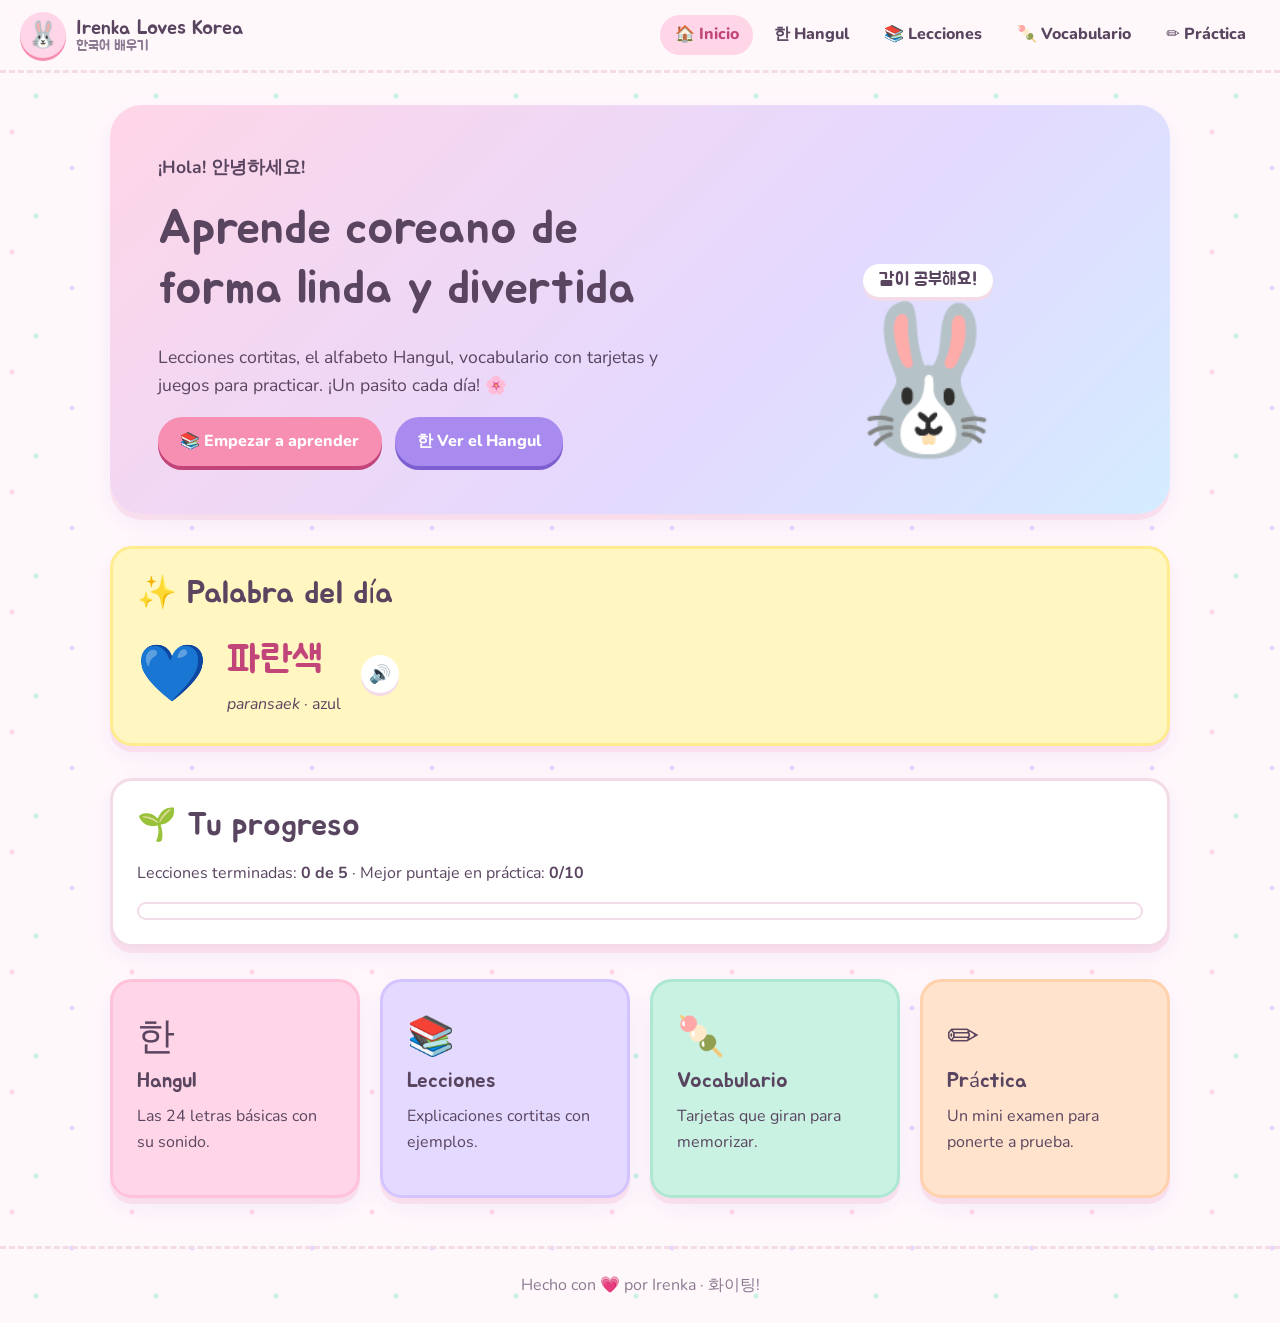
==== index.html @ afc860b0 "Primera versión de Irenka Loves Korea Plataforma kawaii en colores pastel para aprender coreano: Han" ====
<!doctype html>
<html lang="es">
<head>
  <meta charset="utf-8" />
  <meta name="viewport" content="width=device-width, initial-scale=1" />
  <title>Irenka Loves Korea · Aprende coreano</title>
  <meta name="description" content="Plataforma kawaii para aprender coreano: Hangul, vocabulario, lecciones y práctica." />
  <meta name="theme-color" content="#ffd6e7" />
  <link rel="icon" href="favicon.svg" type="image/svg+xml" />
  <link rel="preconnect" href="https://fonts.googleapis.com" />
  <link rel="preconnect" href="https://fonts.gstatic.com" crossorigin />
  <link href="https://fonts.googleapis.com/css2?family=Jua&family=Nunito:wght@400;600;800&display=swap" rel="stylesheet" />
  <link rel="stylesheet" href="css/estilos.css" />
</head>
<body>
  <header class="cabecera">
    <a href="#/" class="logo" aria-label="Ir al inicio">
      <span class="logo-icono" aria-hidden="true">🐰</span>
      <span class="logo-texto"><span id="nombre-sitio">Irenka Loves Korea</span><small>한국어 배우기</small></span>
    </a>
    <button class="menu-boton" aria-label="Abrir menú" aria-expanded="false" aria-controls="menu">☰</button>
    <nav id="menu" class="menu">
      <a href="#/" data-ruta="inicio">🏠 Inicio</a>
      <a href="#/hangul" data-ruta="hangul">한 Hangul</a>
      <a href="#/lecciones" data-ruta="lecciones">📚 Lecciones</a>
      <a href="#/vocabulario" data-ruta="vocabulario">🍡 Vocabulario</a>
      <a href="#/practica" data-ruta="practica">✏️ Práctica</a>
    </nav>
  </header>

  <main id="app" class="contenido" tabindex="-1">
    <div class="cargando">
      <span class="rebote">🐰</span>
      <p>Cargando… 잠깐만요!</p>
    </div>
  </main>

  <footer class="pie">
    <p>Hecho con 💗 por <span id="autora">Irenka</span> · <span lang="ko">화이팅!</span></p>
  </footer>

  <script src="js/app.js"></script>
</body>
</html>
---- css/estilos.css ----
/* ============================================
   Irenka Loves Korea — estilos pastel kawaii
   Cambia los colores aquí y se actualiza todo el sitio.
   ============================================ */
:root {
  --rosa: #ffd6e7;
  --rosa-fuerte: #f78fb3;
  --rosa-texto: #c2457a;
  --lavanda: #e4d9ff;
  --lavanda-fuerte: #a98bf0;
  --menta: #c9f2e3;
  --menta-fuerte: #5cc9a1;
  --durazno: #ffe3cc;
  --cielo: #d4ecff;
  --limon: #fff6c2;
  --fondo: #fff8fb;
  --tarjeta: #ffffff;
  --texto: #5a4560;
  --texto-suave: #8d7a92;
  --borde: #f3dbe8;
  --sombra: 0 6px 0 rgba(247, 143, 179, 0.18), 0 10px 24px rgba(169, 139, 240, 0.12);
  --radio: 22px;
  --fuente-titulo: "Jua", "Nunito", system-ui, sans-serif;
  --fuente: "Nunito", system-ui, sans-serif;
}

* { box-sizing: border-box; }

html { scroll-behavior: smooth; }

body {
  margin: 0;
  font-family: var(--fuente);
  color: var(--texto);
  background-color: var(--fondo);
  background-image:
    radial-gradient(circle at 10% 10%, var(--rosa) 0 2px, transparent 3px),
    radial-gradient(circle at 60% 40%, var(--lavanda) 0 2px, transparent 3px),
    radial-gradient(circle at 30% 80%, var(--menta) 0 2px, transparent 3px);
  background-size: 120px 120px;
  line-height: 1.6;
  min-height: 100vh;
  display: flex;
  flex-direction: column;
}

h1, h2, h3 { font-family: var(--fuente-titulo); font-weight: 400; line-height: 1.25; margin: 0 0 .5em; }
h1 { font-size: clamp(2rem, 5vw, 3rem); }
h2 { font-size: clamp(1.5rem, 3.5vw, 2rem); }
h3 { font-size: 1.3rem; }
p { margin: 0 0 1em; }
a { color: var(--rosa-texto); }

button { font-family: inherit; }

/* ---------- Cabecera ---------- */
.cabecera {
  position: sticky;
  top: 0;
  z-index: 10;
  display: flex;
  align-items: center;
  justify-content: space-between;
  gap: 1rem;
  padding: .75rem 1.25rem;
  background: rgba(255, 248, 251, .92);
  backdrop-filter: blur(8px);
  border-bottom: 3px dashed var(--borde);
}

.logo { display: flex; align-items: center; gap: .6rem; text-decoration: none; color: var(--texto); }
.logo-icono {
  display: grid; place-items: center;
  width: 46px; height: 46px; font-size: 1.6rem;
  background: var(--rosa); border-radius: 50%;
  box-shadow: 0 3px 0 var(--rosa-fuerte);
}
.logo-texto { display: flex; flex-direction: column; font-family: var(--fuente-titulo); font-size: 1.25rem; line-height: 1.1; }
.logo-texto small { font-size: .85rem; color: var(--texto-suave); }

.menu { display: flex; gap: .4rem; flex-wrap: wrap; }
.menu a {
  text-decoration: none;
  color: var(--texto);
  font-weight: 800;
  padding: .45rem .9rem;
  border-radius: 999px;
  transition: background .2s, transform .2s;
}
.menu a:hover { background: var(--lavanda); transform: translateY(-2px); }
.menu a.activo { background: var(--rosa); color: var(--rosa-texto); }

.menu-boton {
  display: none;
  border: none; background: var(--lavanda); color: var(--texto);
  font-size: 1.4rem; width: 44px; height: 44px; border-radius: 14px; cursor: pointer;
}

@media (max-width: 820px) {
  .menu-boton { display: block; }
  .menu {
    display: none;
    position: absolute; top: 100%; left: 0; right: 0;
    flex-direction: column;
    padding: 1rem;
    background: var(--fondo);
    border-bottom: 3px dashed var(--borde);
  }
  .menu.abierto { display: flex; }
}

/* ---------- Estructura ---------- */
.contenido { flex: 1; width: 100%; max-width: 1100px; margin: 0 auto; padding: 2rem 1.25rem 3rem; outline: none; }

.pie { text-align: center; padding: 1.5rem; color: var(--texto-suave); border-top: 3px dashed var(--borde); }
.pie p { margin: 0; }

.cargando { text-align: center; padding: 4rem 0; font-size: 1.2rem; }
.rebote { display: inline-block; font-size: 3rem; animation: rebote 1s infinite ease-in-out; }
@keyframes rebote { 50% { transform: translateY(-14px); } }

.titulo-seccion { text-align: center; margin-bottom: 2rem; }
.titulo-seccion p { color: var(--texto-suave); max-width: 620px; margin: 0 auto; }

/* ---------- Tarjetas ---------- */
.tarjeta {
  background: var(--tarjeta);
  border: 3px solid var(--borde);
  border-radius: var(--radio);
  padding: 1.5rem;
  box-shadow: var(--sombra);
}

.rejilla { display: grid; gap: 1.25rem; grid-template-columns: repeat(auto-fill, minmax(240px, 1fr)); }

.color-rosa { background: var(--rosa); border-color: #ffc2da; }
.color-lavanda { background: var(--lavanda); border-color: #d3c4ff; }
.color-menta { background: var(--menta); border-color: #aee8d2; }
.color-durazno { background: var(--durazno); border-color: #ffd2ad; }
.color-cielo { background: var(--cielo); border-color: #b5ddff; }
.color-limon { background: var(--limon); border-color: #ffec8f; }

/* ---------- Botones ---------- */
.boton {
  display: inline-flex; align-items: center; gap: .4rem;
  border: none; cursor: pointer;
  font-weight: 800; font-size: 1rem;
  padding: .75rem 1.4rem;
  border-radius: 999px;
  background: var(--rosa-fuerte); color: #fff;
  box-shadow: 0 4px 0 var(--rosa-texto);
  text-decoration: none;
  transition: transform .15s, box-shadow .15s;
}
.boton:hover { transform: translateY(-2px); }
.boton:active { transform: translateY(2px); box-shadow: 0 2px 0 var(--rosa-texto); }
.boton.secundario { background: var(--lavanda-fuerte); box-shadow: 0 4px 0 #7d5fd1; }
.boton.menta { background: var(--menta-fuerte); box-shadow: 0 4px 0 #3a9c78; }
.boton.suave { background: #fff; color: var(--texto); box-shadow: 0 4px 0 var(--borde); border: 2px solid var(--borde); }
.boton:disabled { opacity: .5; cursor: not-allowed; transform: none; }

.audio {
  border: none; cursor: pointer;
  width: 38px; height: 38px; border-radius: 50%;
  background: #fff; font-size: 1.1rem;
  box-shadow: 0 3px 0 var(--borde);
  flex-shrink: 0;
}
.audio:hover { background: var(--limon); }

/* ---------- Inicio ---------- */
.hero {
  display: grid; grid-template-columns: 1.4fr 1fr; gap: 2rem; align-items: center;
  background: linear-gradient(135deg, var(--rosa), var(--lavanda) 60%, var(--cielo));
  border-radius: 32px;
  padding: clamp(1.5rem, 4vw, 3rem);
  margin-bottom: 2rem;
  box-shadow: var(--sombra);
}
.hero h1 span { color: var(--rosa-texto); }
.hero p { font-size: 1.1rem; }
.hero-acciones { display: flex; flex-wrap: wrap; gap: .8rem; }
.hero-mascota { text-align: center; font-size: clamp(5rem, 14vw, 9rem); line-height: 1; }
.hero-mascota .burbuja {
  display: inline-block; font-size: 1.1rem; font-family: var(--fuente-titulo);
  background: #fff; padding: .5rem 1rem; border-radius: 18px; margin-bottom: .5rem;
  box-shadow: 0 4px 0 var(--borde);
}
.flota { display: inline-block; animation: flota 3s infinite ease-in-out; }
@keyframes flota { 50% { transform: translateY(-10px) rotate(-3deg); } }

@media (max-width: 720px) { .hero { grid-template-columns: 1fr; text-align: center; } .hero-acciones { justify-content: center; } }

.palabra-dia { display: flex; align-items: center; gap: 1.25rem; flex-wrap: wrap; }
.palabra-dia .emoji-grande { font-size: 3.5rem; }
.palabra-dia .coreano { font-family: var(--fuente-titulo); font-size: 2.4rem; color: var(--rosa-texto); }

.atajos { margin-top: 2rem; }
.atajo { text-decoration: none; color: var(--texto); transition: transform .2s; display: block; }
.atajo:hover { transform: translateY(-4px) rotate(-1deg); }
.atajo .icono { font-size: 2.4rem; }

.progreso { margin-top: 2rem; }
.barra { height: 18px; background: #fff; border-radius: 999px; overflow: hidden; border: 2px solid var(--borde); }
.barra > span { display: block; height: 100%; background: repeating-linear-gradient(45deg, var(--rosa-fuerte) 0 12px, #f9a6c6 12px 24px); border-radius: 999px; transition: width .6s; }

/* ---------- Hangul ---------- */
.pestanas { display: flex; justify-content: center; gap: .5rem; flex-wrap: wrap; margin-bottom: 1.5rem; }
.pestana {
  border: 2px solid var(--borde); background: #fff; color: var(--texto);
  font-weight: 800; padding: .55rem 1.1rem; border-radius: 999px; cursor: pointer;
}
.pestana.activa { background: var(--lavanda); border-color: var(--lavanda-fuerte); }

.letras { display: grid; gap: 1rem; grid-template-columns: repeat(auto-fill, minmax(150px, 1fr)); }
.letra {
  text-align: center; cursor: pointer; border: 3px solid var(--borde);
  background: #fff; border-radius: var(--radio); padding: 1rem .75rem;
  box-shadow: var(--sombra); transition: transform .2s; font: inherit; color: inherit;
}
.letra:hover { transform: translateY(-4px); }
.letra .grande { font-family: var(--fuente-titulo); font-size: 3.2rem; color: var(--rosa-texto); line-height: 1.1; display: block; }
.letra .rom { font-weight: 800; display: block; }
.letra .nombre { font-size: .85rem; color: var(--texto-suave); display: block; }
.letra .ej { margin-top: .5rem; font-size: .9rem; background: var(--fondo); border-radius: 12px; padding: .3rem; display: block; }

.nota { border-left: 6px solid var(--lavanda-fuerte); }

/* ---------- Lecciones ---------- */
.leccion-tarjeta { text-decoration: none; color: var(--texto); display: flex; flex-direction: column; gap: .4rem; transition: transform .2s; position: relative; }
.leccion-tarjeta:hover { transform: translateY(-4px); }
.leccion-tarjeta .icono { font-size: 2.5rem; }
.etiqueta { display: inline-block; font-size: .8rem; font-weight: 800; padding: .15rem .7rem; border-radius: 999px; background: #fff; width: fit-content; }
.hecha { position: absolute; top: 1rem; right: 1rem; font-size: 1.5rem; }

.leccion { max-width: 780px; margin: 0 auto; }
.leccion .encabezado { text-align: center; margin-bottom: 1.5rem; }
.leccion .encabezado .icono { font-size: 4rem; }
.leccion .cuerpo p { font-size: 1.08rem; }
.ejemplos { list-style: none; padding: 0; margin: 1.5rem 0; display: grid; gap: .75rem; }
.ejemplo { display: flex; align-items: center; gap: 1rem; background: var(--fondo); border: 2px solid var(--borde); border-radius: 16px; padding: .75rem 1rem; }
.ejemplo .ko { font-family: var(--fuente-titulo); font-size: 1.4rem; color: var(--rosa-texto); }
.ejemplo .rom { color: var(--texto-suave); font-style: italic; }
.tip { background: var(--limon); border: 3px dashed #ffe066; border-radius: var(--radio); padding: 1rem 1.25rem; margin: 1.5rem 0; }
.navegacion-leccion { display: flex; justify-content: space-between; gap: 1rem; flex-wrap: wrap; margin-top: 2rem; }

/* ---------- Vocabulario (tarjetas que giran) ---------- */
.flash { perspective: 900px; height: 190px; cursor: pointer; background: none; border: none; padding: 0; font: inherit; color: inherit; width: 100%; }
.flash-interior { position: relative; width: 100%; height: 100%; transition: transform .5s; transform-style: preserve-3d; }
.flash.girada .flash-interior { transform: rotateY(180deg); }
.flash-cara {
  position: absolute; inset: 0; backface-visibility: hidden;
  display: flex; flex-direction: column; align-items: center; justify-content: center; gap: .2rem;
  border-radius: var(--radio); border: 3px solid var(--borde); box-shadow: var(--sombra); padding: 1rem;
}
.flash-frente { background: #fff; }
.flash-frente .emoji { font-size: 2.4rem; }
.flash-frente .ko { font-family: var(--fuente-titulo); font-size: 1.9rem; color: var(--rosa-texto); text-align: center; }
.flash-atras { background: var(--menta); transform: rotateY(180deg); }
.flash-atras .es { font-family: var(--fuente-titulo); font-size: 1.5rem; text-align: center; }
.flash-atras .rom { font-style: italic; color: var(--texto-suave); }
.ayuda { text-align: center; color: var(--texto-suave); font-size: .95rem; }

/* ---------- Práctica ---------- */
.quiz { max-width: 640px; margin: 0 auto; text-align: center; }
.quiz .pregunta-ko { font-family: var(--fuente-titulo); font-size: clamp(2.2rem, 7vw, 3.4rem); color: var(--rosa-texto); margin: .5rem 0; }
.quiz .pregunta-es { font-family: var(--fuente-titulo); font-size: 2rem; margin: .5rem 0; }
.opciones { display: grid; grid-template-columns: 1fr 1fr; gap: .8rem; margin: 1.5rem 0; }
@media (max-width: 520px) { .opciones { grid-template-columns: 1fr; } }
.opcion {
  border: 3px solid var(--borde); background: #fff; color: var(--texto);
  border-radius: 18px; padding: 1rem; font-size: 1.1rem; font-weight: 800; cursor: pointer;
  box-shadow: 0 4px 0 var(--borde); transition: transform .15s;
}
.opcion:hover:not(:disabled) { transform: translateY(-2px); background: var(--lavanda); }
.opcion.ko-texto { font-family: var(--fuente-titulo); font-weight: 400; font-size: 1.5rem; }
.opcion.correcta { background: var(--menta); border-color: var(--menta-fuerte); }
.opcion.incorrecta { background: #ffd0d0; border-color: #ff8a8a; animation: tiembla .3s; }
@keyframes tiembla { 25% { transform: translateX(-6px); } 75% { transform: translateX(6px); } }
.marcador { display: flex; justify-content: space-between; font-weight: 800; color: var(--texto-suave); }
.mensaje { font-family: var(--fuente-titulo); font-size: 1.3rem; min-height: 2rem; }
.opciones-quiz { display: grid; gap: 1rem; text-align: left; margin-bottom: 1.5rem; }
.opciones-quiz label { font-weight: 800; display: block; margin-bottom: .3rem; }
.opciones-quiz select {
  width: 100%; padding: .7rem 1rem; border-radius: 14px; border: 2px solid var(--borde);
  font: inherit; color: var(--texto); background: #fff;
}
.resultado .estrellas { font-size: 3rem; }

/* Corazones de celebración */
.corazon { position: fixed; bottom: -40px; font-size: 1.8rem; pointer-events: none; animation: sube 2.4s ease-in forwards; z-index: 50; }
@keyframes sube { to { transform: translateY(-110vh) rotate(30deg); opacity: 0; } }

.vacio { text-align: center; color: var(--texto-suave); padding: 2rem; }

:focus-visible { outline: 3px solid var(--lavanda-fuerte); outline-offset: 3px; }

@media (prefers-reduced-motion: reduce) {
  *, *::before, *::after { animation: none !important; transition: none !important; }
}
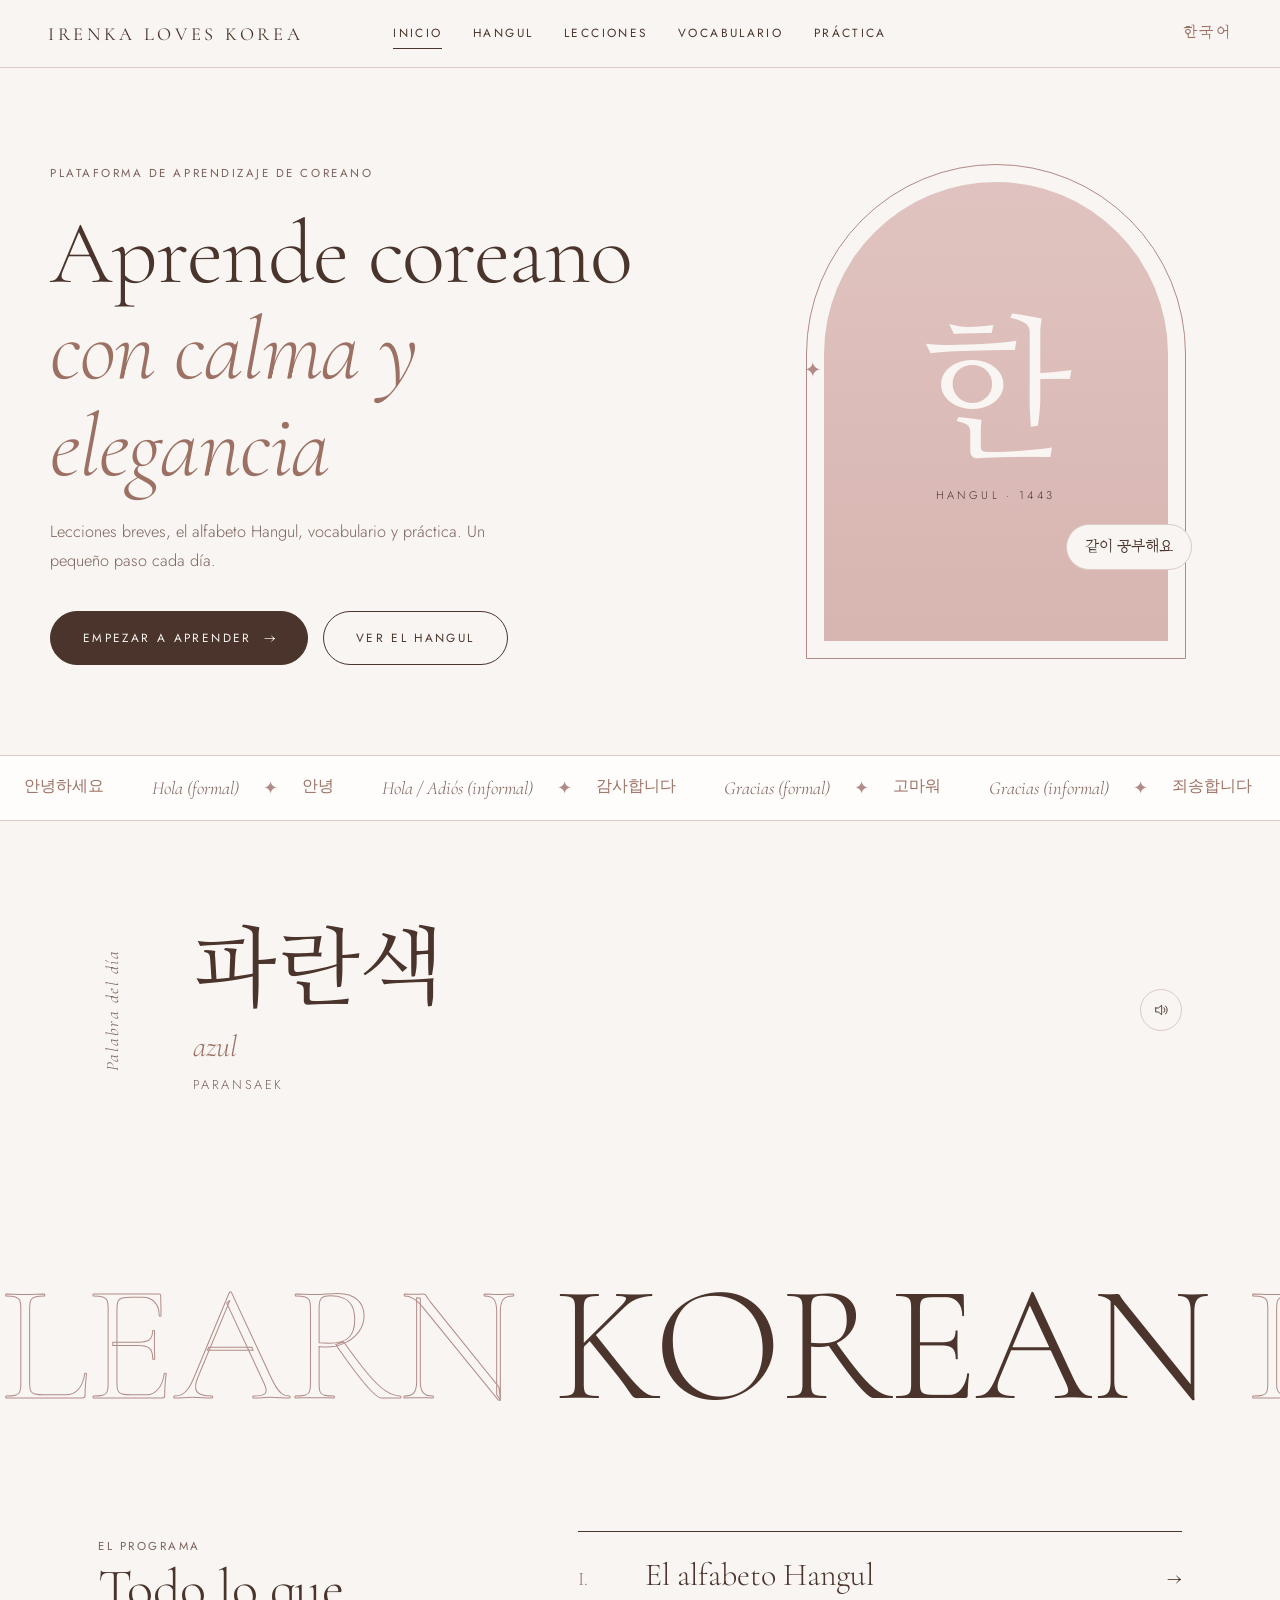
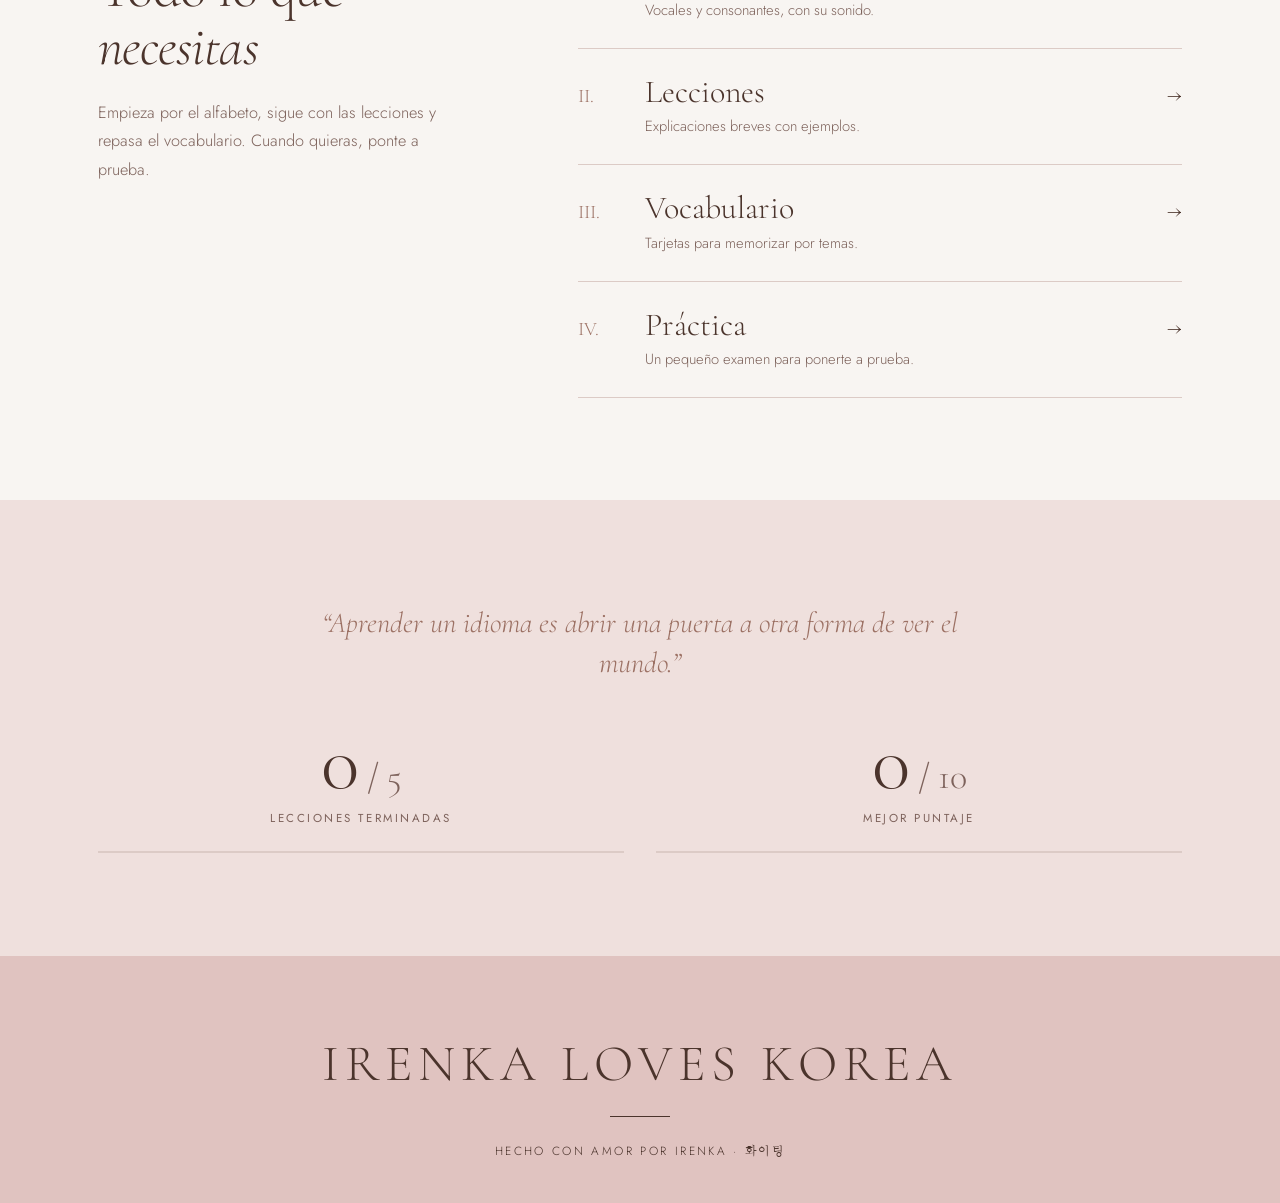
==== commit 4ad38f4d: "Rediseño con estilo editorial elegante Nueva paleta rosa empolvado (#B18B87, #F8F5F2, #E0C3C0) con t" ====
--- a/index.html
+++ b/index.html
@@ -4,39 +4,38 @@
   <meta charset="utf-8" />
   <meta name="viewport" content="width=device-width, initial-scale=1" />
   <title>Irenka Loves Korea · Aprende coreano</title>
-  <meta name="description" content="Plataforma kawaii para aprender coreano: Hangul, vocabulario, lecciones y práctica." />
-  <meta name="theme-color" content="#ffd6e7" />
+  <meta name="description" content="Plataforma de aprendizaje de coreano: Hangul, lecciones, vocabulario y práctica." />
+  <meta name="theme-color" content="#F8F5F2" />
   <link rel="icon" href="favicon.svg" type="image/svg+xml" />
   <link rel="preconnect" href="https://fonts.googleapis.com" />
   <link rel="preconnect" href="https://fonts.gstatic.com" crossorigin />
-  <link href="https://fonts.googleapis.com/css2?family=Jua&family=Nunito:wght@400;600;800&display=swap" rel="stylesheet" />
+  <link href="https://fonts.googleapis.com/css2?family=Cormorant+Garamond:ital,wght@0,300;0,400;0,500;1,300;1,400&family=Jost:wght@300;400;500&family=Nanum+Myeongjo:wght@400;700&display=swap" rel="stylesheet" />
   <link rel="stylesheet" href="css/estilos.css" />
 </head>
 <body>
   <header class="cabecera">
     <a href="#/" class="logo" aria-label="Ir al inicio">
-      <span class="logo-icono" aria-hidden="true">🐰</span>
-      <span class="logo-texto"><span id="nombre-sitio">Irenka Loves Korea</span><small>한국어 배우기</small></span>
+      <span id="nombre-sitio">Irenka Loves Korea</span>
     </a>
-    <button class="menu-boton" aria-label="Abrir menú" aria-expanded="false" aria-controls="menu">☰</button>
+    <button class="menu-boton" aria-label="Abrir menú" aria-expanded="false" aria-controls="menu"><span></span><span></span></button>
     <nav id="menu" class="menu">
-      <a href="#/" data-ruta="inicio">🏠 Inicio</a>
-      <a href="#/hangul" data-ruta="hangul">한 Hangul</a>
-      <a href="#/lecciones" data-ruta="lecciones">📚 Lecciones</a>
-      <a href="#/vocabulario" data-ruta="vocabulario">🍡 Vocabulario</a>
-      <a href="#/practica" data-ruta="practica">✏️ Práctica</a>
+      <a href="#/" data-ruta="inicio">Inicio</a>
+      <a href="#/hangul" data-ruta="hangul">Hangul</a>
+      <a href="#/lecciones" data-ruta="lecciones">Lecciones</a>
+      <a href="#/vocabulario" data-ruta="vocabulario">Vocabulario</a>
+      <a href="#/practica" data-ruta="practica">Práctica</a>
     </nav>
+    <span class="cabecera-ko" lang="ko">한국어</span>
   </header>
 
   <main id="app" class="contenido" tabindex="-1">
-    <div class="cargando">
-      <span class="rebote">🐰</span>
-      <p>Cargando… 잠깐만요!</p>
-    </div>
+    <div class="cargando"><p>Cargando…</p></div>
   </main>
 
   <footer class="pie">
-    <p>Hecho con 💗 por <span id="autora">Irenka</span> · <span lang="ko">화이팅!</span></p>
+    <p class="pie-marca">Irenka Loves Korea</p>
+    <div class="pie-linea"></div>
+    <p class="pie-texto">Hecho con amor por <span id="autora">Irenka</span> · <span lang="ko">화이팅</span></p>
   </footer>
 
   <script src="js/app.js"></script>
--- a/css/estilos.css
+++ b/css/estilos.css
@@ -1,299 +1,364 @@
 /* ============================================
-   Irenka Loves Korea — estilos pastel kawaii
+   Irenka Loves Korea — estilo editorial
+   Paleta principal: #B18B87 · #F8F5F2 · #E0C3C0
    Cambia los colores aquí y se actualiza todo el sitio.
    ============================================ */
 :root {
-  --rosa: #ffd6e7;
-  --rosa-fuerte: #f78fb3;
-  --rosa-texto: #c2457a;
-  --lavanda: #e4d9ff;
-  --lavanda-fuerte: #a98bf0;
-  --menta: #c9f2e3;
-  --menta-fuerte: #5cc9a1;
-  --durazno: #ffe3cc;
-  --cielo: #d4ecff;
-  --limon: #fff6c2;
-  --fondo: #fff8fb;
-  --tarjeta: #ffffff;
-  --texto: #5a4560;
-  --texto-suave: #8d7a92;
-  --borde: #f3dbe8;
-  --sombra: 0 6px 0 rgba(247, 143, 179, 0.18), 0 10px 24px rgba(169, 139, 240, 0.12);
-  --radio: 22px;
-  --fuente-titulo: "Jua", "Nunito", system-ui, sans-serif;
-  --fuente: "Nunito", system-ui, sans-serif;
+  /* Paleta principal */
+  --malva: #B18B87;
+  --marfil: #F8F5F2;
+  --rosa-polvo: #E0C3C0;
+
+  /* Apoyo */
+  --rosa-claro: #EFE0DD;
+  --lino: #EFE9E3;
+  --tinta: #4B342C;          /* Deep Umber: texto principal */
+  --tinta-suave: #7D625B;
+  --rosa-oscuro: #9C7164;    /* Rose Taupe: títulos y acentos legibles */
+  --linea: #DCCBC6;
+  --blanco: #FFFDFB;
+  --correcto: #A8B58A;       /* Sage Leaf */
+  --correcto-fondo: #E6EADB;
+  --error: #B46A72;          /* Rosewood */
+  --error-fondo: #F2DEDF;
+
+  /* Tonos para lecciones y temas (campo "color" del contenido) */
+  --tono-rosa: #E0C3C0;
+  --tono-lavanda: #E6D3D3;
+  --tono-menta: #E8E1D1;
+  --tono-durazno: #EBD6CB;
+  --tono-cielo: #E2D6D4;
+  --tono-limon: #EFE8DA;
+
+  --serif: "Cormorant Garamond", "Times New Roman", serif;
+  --sans: "Jost", "Helvetica Neue", Arial, sans-serif;
+  --coreano: "Nanum Myeongjo", "Cormorant Garamond", serif;
+  --ancho: 1180px;
 }
 
 * { box-sizing: border-box; }
-
 html { scroll-behavior: smooth; }
 
 body {
   margin: 0;
-  font-family: var(--fuente);
-  color: var(--texto);
-  background-color: var(--fondo);
-  background-image:
-    radial-gradient(circle at 10% 10%, var(--rosa) 0 2px, transparent 3px),
-    radial-gradient(circle at 60% 40%, var(--lavanda) 0 2px, transparent 3px),
-    radial-gradient(circle at 30% 80%, var(--menta) 0 2px, transparent 3px);
-  background-size: 120px 120px;
-  line-height: 1.6;
+  font-family: var(--sans);
+  font-weight: 300;
+  font-size: 1.02rem;
+  color: var(--tinta);
+  background: var(--marfil);
+  line-height: 1.75;
   min-height: 100vh;
   display: flex;
   flex-direction: column;
-}
-
-h1, h2, h3 { font-family: var(--fuente-titulo); font-weight: 400; line-height: 1.25; margin: 0 0 .5em; }
-h1 { font-size: clamp(2rem, 5vw, 3rem); }
-h2 { font-size: clamp(1.5rem, 3.5vw, 2rem); }
-h3 { font-size: 1.3rem; }
-p { margin: 0 0 1em; }
-a { color: var(--rosa-texto); }
-
-button { font-family: inherit; }
+  overflow-x: clip;
+}
+
+h1, h2, h3 { font-family: var(--serif); font-weight: 300; line-height: 1.08; margin: 0 0 .4em; letter-spacing: -.01em; }
+h1 { font-size: clamp(2.8rem, 7vw, 5.6rem); }
+h2 { font-size: clamp(2rem, 4.5vw, 3.4rem); }
+h3 { font-size: clamp(1.5rem, 2.5vw, 1.9rem); }
+em, .cursiva { font-family: var(--serif); font-style: italic; }
+p { margin: 0 0 1.1em; }
+a { color: inherit; }
+button { font-family: inherit; color: inherit; }
+[lang="ko"] { font-family: var(--coreano); }
+
+/* Etiqueta pequeña en mayúsculas */
+.etiqueta {
+  display: inline-block;
+  font-family: var(--sans);
+  font-size: .72rem;
+  font-weight: 400;
+  letter-spacing: .22em;
+  text-transform: uppercase;
+  color: var(--tinta-suave);
+}
+.estrella { color: var(--malva); }
 
 /* ---------- Cabecera ---------- */
 .cabecera {
-  position: sticky;
-  top: 0;
-  z-index: 10;
-  display: flex;
-  align-items: center;
-  justify-content: space-between;
-  gap: 1rem;
-  padding: .75rem 1.25rem;
-  background: rgba(255, 248, 251, .92);
+  position: sticky; top: 0; z-index: 20;
+  display: grid; grid-template-columns: 1fr auto 1fr; align-items: center; gap: 1.5rem;
+  padding: 1.1rem clamp(1rem, 4vw, 3rem);
+  background: rgba(248, 245, 242, .94);
   backdrop-filter: blur(8px);
-  border-bottom: 3px dashed var(--borde);
-}
-
-.logo { display: flex; align-items: center; gap: .6rem; text-decoration: none; color: var(--texto); }
-.logo-icono {
-  display: grid; place-items: center;
-  width: 46px; height: 46px; font-size: 1.6rem;
-  background: var(--rosa); border-radius: 50%;
-  box-shadow: 0 3px 0 var(--rosa-fuerte);
-}
-.logo-texto { display: flex; flex-direction: column; font-family: var(--fuente-titulo); font-size: 1.25rem; line-height: 1.1; }
-.logo-texto small { font-size: .85rem; color: var(--texto-suave); }
-
-.menu { display: flex; gap: .4rem; flex-wrap: wrap; }
+  border-bottom: 1px solid var(--linea);
+}
+.logo {
+  font-family: var(--serif); font-size: 1.15rem; font-weight: 400;
+  letter-spacing: .2em; text-transform: uppercase; text-decoration: none; white-space: nowrap;
+}
+.menu { display: flex; gap: clamp(1rem, 2.4vw, 2.2rem); }
 .menu a {
-  text-decoration: none;
-  color: var(--texto);
-  font-weight: 800;
-  padding: .45rem .9rem;
-  border-radius: 999px;
-  transition: background .2s, transform .2s;
-}
-.menu a:hover { background: var(--lavanda); transform: translateY(-2px); }
-.menu a.activo { background: var(--rosa); color: var(--rosa-texto); }
-
-.menu-boton {
-  display: none;
-  border: none; background: var(--lavanda); color: var(--texto);
-  font-size: 1.4rem; width: 44px; height: 44px; border-radius: 14px; cursor: pointer;
-}
-
-@media (max-width: 820px) {
+  font-size: .74rem; font-weight: 400; letter-spacing: .2em; text-transform: uppercase;
+  text-decoration: none; padding: .3rem 0; border-bottom: 1px solid transparent; transition: border-color .3s, color .3s;
+}
+.menu a:hover { color: var(--rosa-oscuro); }
+.menu a.activo { border-bottom-color: var(--tinta); }
+.cabecera-ko { justify-self: end; font-size: .95rem; color: var(--rosa-oscuro); letter-spacing: .15em; }
+
+.menu-boton { display: none; justify-self: end; background: none; border: none; width: 40px; height: 40px; cursor: pointer; position: relative; }
+.menu-boton span { position: absolute; left: 8px; right: 8px; height: 1px; background: var(--tinta); transition: transform .3s; }
+.menu-boton span:first-child { top: 16px; }
+.menu-boton span:last-child { top: 23px; }
+.menu-boton[aria-expanded="true"] span:first-child { transform: translateY(3.5px) rotate(45deg); }
+.menu-boton[aria-expanded="true"] span:last-child { transform: translateY(-3.5px) rotate(-45deg); }
+
+@media (max-width: 860px) {
+  .cabecera { grid-template-columns: 1fr auto; }
+  .cabecera-ko { display: none; }
   .menu-boton { display: block; }
   .menu {
-    display: none;
-    position: absolute; top: 100%; left: 0; right: 0;
-    flex-direction: column;
-    padding: 1rem;
-    background: var(--fondo);
-    border-bottom: 3px dashed var(--borde);
+    display: none; position: absolute; top: 100%; left: 0; right: 0;
+    flex-direction: column; gap: 0; padding: .5rem 1.25rem 1.5rem;
+    background: var(--marfil); border-bottom: 1px solid var(--linea);
   }
+  .menu a { padding: .9rem 0; border-bottom: 1px solid var(--linea); font-size: .8rem; }
+  .menu a.activo { color: var(--rosa-oscuro); border-bottom-color: var(--linea); }
   .menu.abierto { display: flex; }
 }
 
 /* ---------- Estructura ---------- */
-.contenido { flex: 1; width: 100%; max-width: 1100px; margin: 0 auto; padding: 2rem 1.25rem 3rem; outline: none; }
-
-.pie { text-align: center; padding: 1.5rem; color: var(--texto-suave); border-top: 3px dashed var(--borde); }
-.pie p { margin: 0; }
-
-.cargando { text-align: center; padding: 4rem 0; font-size: 1.2rem; }
-.rebote { display: inline-block; font-size: 3rem; animation: rebote 1s infinite ease-in-out; }
-@keyframes rebote { 50% { transform: translateY(-14px); } }
-
-.titulo-seccion { text-align: center; margin-bottom: 2rem; }
-.titulo-seccion p { color: var(--texto-suave); max-width: 620px; margin: 0 auto; }
-
-/* ---------- Tarjetas ---------- */
-.tarjeta {
-  background: var(--tarjeta);
-  border: 3px solid var(--borde);
-  border-radius: var(--radio);
-  padding: 1.5rem;
-  box-shadow: var(--sombra);
-}
-
-.rejilla { display: grid; gap: 1.25rem; grid-template-columns: repeat(auto-fill, minmax(240px, 1fr)); }
-
-.color-rosa { background: var(--rosa); border-color: #ffc2da; }
-.color-lavanda { background: var(--lavanda); border-color: #d3c4ff; }
-.color-menta { background: var(--menta); border-color: #aee8d2; }
-.color-durazno { background: var(--durazno); border-color: #ffd2ad; }
-.color-cielo { background: var(--cielo); border-color: #b5ddff; }
-.color-limon { background: var(--limon); border-color: #ffec8f; }
+.contenido { flex: 1; width: 100%; outline: none; }
+.envoltura { width: 100%; max-width: var(--ancho); margin: 0 auto; padding: 0 clamp(1rem, 4vw, 3rem); }
+.seccion { padding: clamp(3.5rem, 8vw, 6.5rem) 0; }
+.seccion.lino { background: var(--lino); }
+.seccion.rosa { background: var(--rosa-claro); }
+.cargando { text-align: center; padding: 8rem 1rem; font-family: var(--serif); font-style: italic; font-size: 1.4rem; color: var(--tinta-suave); }
+
+.encabezado-pagina { text-align: center; padding: clamp(3.5rem, 8vw, 6rem) 0 clamp(2rem, 5vw, 3.5rem); }
+.encabezado-pagina h1 { margin: .6rem 0 .5rem; }
+.encabezado-pagina p { max-width: 560px; margin: 0 auto; color: var(--tinta-suave); }
+.encabezado-pagina .ko-fondo { display: block; font-size: 1.1rem; color: var(--rosa-oscuro); letter-spacing: .3em; }
 
 /* ---------- Botones ---------- */
 .boton {
-  display: inline-flex; align-items: center; gap: .4rem;
-  border: none; cursor: pointer;
-  font-weight: 800; font-size: 1rem;
-  padding: .75rem 1.4rem;
-  border-radius: 999px;
-  background: var(--rosa-fuerte); color: #fff;
-  box-shadow: 0 4px 0 var(--rosa-texto);
-  text-decoration: none;
-  transition: transform .15s, box-shadow .15s;
-}
-.boton:hover { transform: translateY(-2px); }
-.boton:active { transform: translateY(2px); box-shadow: 0 2px 0 var(--rosa-texto); }
-.boton.secundario { background: var(--lavanda-fuerte); box-shadow: 0 4px 0 #7d5fd1; }
-.boton.menta { background: var(--menta-fuerte); box-shadow: 0 4px 0 #3a9c78; }
-.boton.suave { background: #fff; color: var(--texto); box-shadow: 0 4px 0 var(--borde); border: 2px solid var(--borde); }
-.boton:disabled { opacity: .5; cursor: not-allowed; transform: none; }
+  display: inline-flex; align-items: center; justify-content: center; gap: .8rem;
+  font-family: var(--sans); font-size: .74rem; font-weight: 400; letter-spacing: .2em; text-transform: uppercase;
+  padding: 1rem 2rem; border-radius: 999px; cursor: pointer; text-decoration: none;
+  background: var(--tinta); color: var(--marfil); border: 1px solid var(--tinta);
+  transition: background .3s, color .3s;
+}
+.boton:hover { background: var(--rosa-oscuro); border-color: var(--rosa-oscuro); }
+.boton.contorno { background: transparent; color: var(--tinta); }
+.boton.contorno:hover { background: var(--tinta); color: var(--marfil); }
+.boton:disabled { cursor: default; background: transparent; color: var(--tinta-suave); border-color: var(--linea); }
+.boton .flecha { font-family: var(--serif); font-size: 1.1rem; letter-spacing: 0; line-height: 1; }
 
 .audio {
-  border: none; cursor: pointer;
-  width: 38px; height: 38px; border-radius: 50%;
-  background: #fff; font-size: 1.1rem;
-  box-shadow: 0 3px 0 var(--borde);
-  flex-shrink: 0;
-}
-.audio:hover { background: var(--limon); }
-
-/* ---------- Inicio ---------- */
-.hero {
-  display: grid; grid-template-columns: 1.4fr 1fr; gap: 2rem; align-items: center;
-  background: linear-gradient(135deg, var(--rosa), var(--lavanda) 60%, var(--cielo));
-  border-radius: 32px;
-  padding: clamp(1.5rem, 4vw, 3rem);
-  margin-bottom: 2rem;
-  box-shadow: var(--sombra);
-}
-.hero h1 span { color: var(--rosa-texto); }
-.hero p { font-size: 1.1rem; }
-.hero-acciones { display: flex; flex-wrap: wrap; gap: .8rem; }
-.hero-mascota { text-align: center; font-size: clamp(5rem, 14vw, 9rem); line-height: 1; }
-.hero-mascota .burbuja {
-  display: inline-block; font-size: 1.1rem; font-family: var(--fuente-titulo);
-  background: #fff; padding: .5rem 1rem; border-radius: 18px; margin-bottom: .5rem;
-  box-shadow: 0 4px 0 var(--borde);
-}
-.flota { display: inline-block; animation: flota 3s infinite ease-in-out; }
-@keyframes flota { 50% { transform: translateY(-10px) rotate(-3deg); } }
-
-@media (max-width: 720px) { .hero { grid-template-columns: 1fr; text-align: center; } .hero-acciones { justify-content: center; } }
-
-.palabra-dia { display: flex; align-items: center; gap: 1.25rem; flex-wrap: wrap; }
-.palabra-dia .emoji-grande { font-size: 3.5rem; }
-.palabra-dia .coreano { font-family: var(--fuente-titulo); font-size: 2.4rem; color: var(--rosa-texto); }
-
-.atajos { margin-top: 2rem; }
-.atajo { text-decoration: none; color: var(--texto); transition: transform .2s; display: block; }
-.atajo:hover { transform: translateY(-4px) rotate(-1deg); }
-.atajo .icono { font-size: 2.4rem; }
-
-.progreso { margin-top: 2rem; }
-.barra { height: 18px; background: #fff; border-radius: 999px; overflow: hidden; border: 2px solid var(--borde); }
-.barra > span { display: block; height: 100%; background: repeating-linear-gradient(45deg, var(--rosa-fuerte) 0 12px, #f9a6c6 12px 24px); border-radius: 999px; transition: width .6s; }
+  display: inline-grid; place-items: center; flex-shrink: 0;
+  width: 42px; height: 42px; border-radius: 50%; cursor: pointer;
+  background: transparent; border: 1px solid var(--linea); color: var(--tinta);
+  transition: background .3s, border-color .3s;
+}
+.audio:hover { background: var(--rosa-polvo); border-color: var(--rosa-polvo); }
+.audio svg { width: 16px; height: 16px; }
+
+/* ---------- Inicio: portada ---------- */
+.portada { display: grid; grid-template-columns: 1.15fr .85fr; gap: clamp(2rem, 6vw, 5rem); align-items: center; padding: clamp(3rem, 7vw, 6rem) 0; }
+.portada h1 { margin: 1.2rem 0 1.4rem; }
+.portada h1 em { display: block; color: var(--rosa-oscuro); }
+.portada .descripcion { max-width: 440px; color: var(--tinta-suave); margin-bottom: 2.2rem; }
+.acciones { display: flex; flex-wrap: wrap; gap: .9rem; }
+
+/* El arco, inspirado en la puerta */
+.arco-marco { position: relative; padding: 18px; justify-self: center; width: min(100%, 380px); }
+.arco-marco::before {
+  content: ""; position: absolute; inset: 0;
+  border: 1px solid var(--malva); border-radius: 999px 999px 0 0;
+}
+.arco {
+  position: relative; aspect-ratio: 3 / 4; border-radius: 999px 999px 0 0; overflow: hidden;
+  background: linear-gradient(180deg, var(--rosa-polvo) 0%, #D7B5B1 100%);
+  display: flex; flex-direction: column; align-items: center; justify-content: center; gap: .5rem;
+}
+.arco .ko-grande { font-family: var(--coreano); font-size: clamp(6rem, 16vw, 10rem); line-height: 1; color: var(--marfil); }
+.arco .pie-arco { font-size: .7rem; letter-spacing: .3em; text-transform: uppercase; color: var(--tinta); }
+.arco-nota { position: absolute; right: -6px; bottom: 18%; background: var(--marfil); padding: .55rem 1.1rem; border-radius: 999px; font-family: var(--coreano); font-size: .95rem; border: 1px solid var(--linea); }
+.arco-estrella { position: absolute; left: -2px; top: 38%; font-size: 1.3rem; color: var(--malva); }
+
+@media (max-width: 820px) {
+  .portada { grid-template-columns: 1fr; text-align: center; }
+  .portada .descripcion { margin-left: auto; margin-right: auto; }
+  .acciones { justify-content: center; }
+  .arco-marco { width: min(80%, 320px); }
+}
+
+/* Cinta de palabras en movimiento */
+.cinta { border-top: 1px solid var(--linea); border-bottom: 1px solid var(--linea); background: var(--blanco); overflow: hidden; padding: 1rem 0; }
+.cinta-pista { display: flex; width: max-content; animation: desliza 40s linear infinite; }
+.cinta-pista span { white-space: nowrap; padding: 0 1.5rem; font-family: var(--serif); font-style: italic; font-size: 1.15rem; color: var(--tinta-suave); }
+.cinta-pista span[lang="ko"] { font-style: normal; font-size: 1rem; color: var(--rosa-oscuro); }
+.cinta-pista .sep { color: var(--malva); font-style: normal; padding: 0; }
+@keyframes desliza { to { transform: translateX(-50%); } }
+
+/* Palabra del día */
+.palabra-dia { display: grid; grid-template-columns: auto 1fr auto; gap: clamp(1.5rem, 5vw, 4rem); align-items: center; }
+.palabra-dia .numero { font-family: var(--serif); font-style: italic; font-size: 1.1rem; color: var(--tinta-suave); writing-mode: vertical-rl; transform: rotate(180deg); letter-spacing: .1em; }
+.palabra-dia .ko { font-family: var(--coreano); font-size: clamp(3rem, 9vw, 5.5rem); line-height: 1.1; color: var(--tinta); }
+.palabra-dia .significado { font-family: var(--serif); font-size: clamp(1.4rem, 3vw, 1.9rem); font-style: italic; color: var(--rosa-oscuro); }
+.palabra-dia .rom { font-size: .8rem; letter-spacing: .2em; text-transform: uppercase; color: var(--tinta-suave); }
+@media (max-width: 640px) { .palabra-dia { grid-template-columns: 1fr; text-align: center; } .palabra-dia .numero { writing-mode: horizontal-tb; transform: none; } .palabra-dia .audio { justify-self: center; } }
+
+/* Texto gigante que se sale de la pantalla */
+.texto-gigante {
+  white-space: nowrap; overflow: hidden; text-align: center;
+  font-family: var(--serif); font-weight: 300; text-transform: uppercase;
+  font-size: clamp(4rem, 13vw, 11rem); line-height: 1; letter-spacing: -.01em;
+  color: var(--tinta); padding: clamp(2rem, 5vw, 4rem) 0 0;
+}
+.texto-gigante span { color: transparent; -webkit-text-stroke: 1px var(--malva); }
+
+/* Índice con numerales romanos */
+.indice { display: grid; grid-template-columns: .8fr 1.2fr; gap: clamp(2rem, 6vw, 5rem); align-items: start; }
+.indice-intro p { color: var(--tinta-suave); max-width: 340px; }
+@media (max-width: 820px) { .indice { grid-template-columns: 1fr; } }
+.lista-indice { list-style: none; margin: 0; padding: 0; border-top: 1px solid var(--tinta); }
+.lista-indice a {
+  display: grid; grid-template-columns: 3.2rem 1fr auto; gap: 1rem; align-items: baseline;
+  padding: 1.5rem 0; border-bottom: 1px solid var(--linea); text-decoration: none; transition: padding .35s, background .35s;
+}
+.lista-indice a:hover { padding-left: .8rem; padding-right: .8rem; background: var(--rosa-claro); }
+.lista-indice .num { font-family: var(--serif); font-size: 1.2rem; color: var(--rosa-oscuro); }
+.lista-indice .titulo { font-family: var(--serif); font-size: clamp(1.5rem, 3vw, 2rem); line-height: 1.2; }
+.lista-indice .desc { display: block; font-size: .92rem; color: var(--tinta-suave); margin-top: .2rem; }
+.lista-indice .flecha { font-family: var(--serif); font-size: 1.4rem; }
+
+/* Progreso */
+.progreso { display: grid; grid-template-columns: repeat(2, 1fr); gap: 2rem; text-align: center; }
+.cifra { font-family: var(--serif); font-size: clamp(3rem, 8vw, 5rem); font-weight: 300; line-height: 1; }
+.cifra small { font-size: .45em; color: var(--tinta-suave); }
+.barra { height: 2px; background: var(--linea); margin-top: 1.2rem; }
+.barra > span { display: block; height: 100%; background: var(--tinta); transition: width .8s ease; }
+.cita { font-family: var(--serif); font-style: italic; font-size: clamp(1.3rem, 3vw, 1.8rem); text-align: center; max-width: 640px; margin: 0 auto 2.5rem; color: var(--rosa-oscuro); line-height: 1.4; }
+
+/* ---------- Pestañas ---------- */
+.pestanas { display: flex; justify-content: center; flex-wrap: wrap; gap: .4rem 2rem; margin-bottom: clamp(2rem, 5vw, 3.5rem); }
+.pestana {
+  background: none; border: none; border-bottom: 1px solid transparent; cursor: pointer;
+  font-size: .75rem; font-weight: 400; letter-spacing: .2em; text-transform: uppercase; padding: .4rem 0; color: var(--tinta-suave);
+}
+.pestana:hover { color: var(--tinta); }
+.pestana.activa { color: var(--tinta); border-bottom-color: var(--tinta); }
 
 /* ---------- Hangul ---------- */
-.pestanas { display: flex; justify-content: center; gap: .5rem; flex-wrap: wrap; margin-bottom: 1.5rem; }
-.pestana {
-  border: 2px solid var(--borde); background: #fff; color: var(--texto);
-  font-weight: 800; padding: .55rem 1.1rem; border-radius: 999px; cursor: pointer;
-}
-.pestana.activa { background: var(--lavanda); border-color: var(--lavanda-fuerte); }
-
-.letras { display: grid; gap: 1rem; grid-template-columns: repeat(auto-fill, minmax(150px, 1fr)); }
+.letras { display: grid; grid-template-columns: repeat(auto-fill, minmax(170px, 1fr)); border-top: 1px solid var(--linea); border-left: 1px solid var(--linea); }
 .letra {
-  text-align: center; cursor: pointer; border: 3px solid var(--borde);
-  background: #fff; border-radius: var(--radio); padding: 1rem .75rem;
-  box-shadow: var(--sombra); transition: transform .2s; font: inherit; color: inherit;
-}
-.letra:hover { transform: translateY(-4px); }
-.letra .grande { font-family: var(--fuente-titulo); font-size: 3.2rem; color: var(--rosa-texto); line-height: 1.1; display: block; }
-.letra .rom { font-weight: 800; display: block; }
-.letra .nombre { font-size: .85rem; color: var(--texto-suave); display: block; }
-.letra .ej { margin-top: .5rem; font-size: .9rem; background: var(--fondo); border-radius: 12px; padding: .3rem; display: block; }
-
-.nota { border-left: 6px solid var(--lavanda-fuerte); }
+  display: flex; flex-direction: column; align-items: center; gap: .15rem;
+  background: var(--marfil); border: none; border-right: 1px solid var(--linea); border-bottom: 1px solid var(--linea);
+  padding: 2rem 1rem 1.5rem; cursor: pointer; font: inherit; text-align: center; transition: background .35s;
+}
+.letra:hover { background: var(--rosa-claro); }
+.letra .grande { font-family: var(--coreano); font-size: 3.6rem; line-height: 1.15; color: var(--rosa-oscuro); }
+.letra .rom { font-size: .74rem; letter-spacing: .2em; text-transform: uppercase; font-weight: 400; }
+.letra .nombre { font-size: .9rem; color: var(--tinta-suave); }
+.letra .ej { margin-top: .7rem; font-family: var(--serif); font-style: italic; font-size: 1rem; color: var(--tinta-suave); }
+.letra .ej [lang="ko"] { font-style: normal; font-size: .9rem; color: var(--tinta); }
+
+.nota { display: grid; grid-template-columns: auto 1fr; gap: 2rem; align-items: start; max-width: 820px; margin: clamp(3rem, 6vw, 5rem) auto 0; }
+.nota .num-grande { font-family: var(--serif); font-style: italic; font-size: 4rem; line-height: .9; color: var(--malva); }
+@media (max-width: 600px) { .nota { grid-template-columns: 1fr; gap: .5rem; } }
 
 /* ---------- Lecciones ---------- */
-.leccion-tarjeta { text-decoration: none; color: var(--texto); display: flex; flex-direction: column; gap: .4rem; transition: transform .2s; position: relative; }
-.leccion-tarjeta:hover { transform: translateY(-4px); }
-.leccion-tarjeta .icono { font-size: 2.5rem; }
-.etiqueta { display: inline-block; font-size: .8rem; font-weight: 800; padding: .15rem .7rem; border-radius: 999px; background: #fff; width: fit-content; }
-.hecha { position: absolute; top: 1rem; right: 1rem; font-size: 1.5rem; }
-
-.leccion { max-width: 780px; margin: 0 auto; }
-.leccion .encabezado { text-align: center; margin-bottom: 1.5rem; }
-.leccion .encabezado .icono { font-size: 4rem; }
-.leccion .cuerpo p { font-size: 1.08rem; }
-.ejemplos { list-style: none; padding: 0; margin: 1.5rem 0; display: grid; gap: .75rem; }
-.ejemplo { display: flex; align-items: center; gap: 1rem; background: var(--fondo); border: 2px solid var(--borde); border-radius: 16px; padding: .75rem 1rem; }
-.ejemplo .ko { font-family: var(--fuente-titulo); font-size: 1.4rem; color: var(--rosa-texto); }
-.ejemplo .rom { color: var(--texto-suave); font-style: italic; }
-.tip { background: var(--limon); border: 3px dashed #ffe066; border-radius: var(--radio); padding: 1rem 1.25rem; margin: 1.5rem 0; }
-.navegacion-leccion { display: flex; justify-content: space-between; gap: 1rem; flex-wrap: wrap; margin-top: 2rem; }
-
-/* ---------- Vocabulario (tarjetas que giran) ---------- */
-.flash { perspective: 900px; height: 190px; cursor: pointer; background: none; border: none; padding: 0; font: inherit; color: inherit; width: 100%; }
-.flash-interior { position: relative; width: 100%; height: 100%; transition: transform .5s; transform-style: preserve-3d; }
+.lista-lecciones { list-style: none; margin: 0; padding: 0; border-top: 1px solid var(--tinta); }
+.fila-leccion {
+  display: grid; grid-template-columns: 6rem 1fr auto; gap: clamp(1rem, 3vw, 2.5rem); align-items: center;
+  padding: clamp(1.5rem, 3vw, 2.2rem) 0; border-bottom: 1px solid var(--linea); text-decoration: none; position: relative;
+}
+.fila-leccion::before { content: ""; position: absolute; inset: 0 auto 0 0; width: 0; background: var(--tono, var(--rosa-polvo)); opacity: .55; transition: width .5s ease; z-index: -1; }
+.fila-leccion:hover::before { width: 100%; }
+.fila-leccion .num { font-family: var(--serif); font-style: italic; font-size: clamp(2.6rem, 6vw, 4rem); line-height: 1; color: var(--malva); padding-left: .5rem; }
+.fila-leccion h3 { margin: .3rem 0; }
+.fila-leccion p { margin: 0; color: var(--tinta-suave); }
+.fila-leccion .estado { font-size: .72rem; letter-spacing: .2em; text-transform: uppercase; white-space: nowrap; padding-right: .5rem; }
+.fila-leccion .estado.hecha { color: var(--rosa-oscuro); }
+@media (max-width: 640px) { .fila-leccion { grid-template-columns: 3.5rem 1fr; } .fila-leccion .estado { grid-column: 2; } }
+
+.leccion { max-width: 760px; margin: 0 auto; }
+.leccion .encabezado-pagina .resumen { font-family: var(--serif); font-style: italic; font-size: 1.35rem; color: var(--rosa-oscuro); }
+.cuerpo > p { font-size: 1.08rem; }
+.cuerpo > p:first-of-type::first-letter {
+  float: left; font-family: var(--serif); font-size: 4.6rem; line-height: .82; padding: .35rem .6rem 0 0; color: var(--rosa-oscuro);
+}
+.subtitulo { display: flex; align-items: center; gap: 1rem; margin: 3rem 0 1rem; }
+.subtitulo::after { content: ""; flex: 1; height: 1px; background: var(--linea); }
+.ejemplos { list-style: none; padding: 0; margin: 0 0 2rem; border-top: 1px solid var(--tinta); }
+.ejemplo { display: grid; grid-template-columns: 1fr auto; gap: 1rem; align-items: center; padding: 1.2rem 0; border-bottom: 1px solid var(--linea); }
+.ejemplo .ko { font-family: var(--coreano); font-size: 1.45rem; line-height: 1.4; }
+.ejemplo .rom { font-size: .74rem; letter-spacing: .16em; text-transform: uppercase; color: var(--tinta-suave); }
+.ejemplo .es { font-family: var(--serif); font-style: italic; font-size: 1.2rem; color: var(--rosa-oscuro); }
+
+.tip { position: relative; background: var(--rosa-claro); padding: 2.5rem clamp(1.5rem, 5vw, 3rem) 2rem; margin: 2.5rem 0; text-align: center; }
+.tip::before { content: "“"; position: absolute; top: -.2rem; left: 50%; transform: translateX(-50%); font-family: var(--serif); font-size: 5rem; line-height: 1; color: var(--malva); }
+.tip p { font-family: var(--serif); font-style: italic; font-size: 1.35rem; line-height: 1.5; margin: .5rem 0 0; }
+.centro { text-align: center; }
+
+.navegacion-leccion { display: grid; grid-template-columns: 1fr 1fr; border-top: 1px solid var(--linea); margin-top: clamp(3rem, 6vw, 5rem); }
+.navegacion-leccion a { padding: 2rem 1rem; text-decoration: none; transition: background .3s; }
+.navegacion-leccion a:hover { background: var(--rosa-claro); }
+.navegacion-leccion a + a, .navegacion-leccion span + a { border-left: 1px solid var(--linea); text-align: right; }
+.navegacion-leccion .titulo { display: block; font-family: var(--serif); font-size: 1.5rem; line-height: 1.25; margin-top: .3rem; }
+
+/* ---------- Vocabulario: tarjetas en arco ---------- */
+.rejilla-vocab { display: grid; gap: clamp(1.5rem, 3vw, 2.5rem) clamp(1rem, 2.5vw, 2rem); grid-template-columns: repeat(auto-fill, minmax(200px, 1fr)); }
+.vocab-item { display: flex; flex-direction: column; align-items: center; gap: .9rem; }
+.flash { perspective: 1000px; width: 100%; aspect-ratio: 3 / 4; max-height: 290px; cursor: pointer; background: none; border: none; padding: 0; font: inherit; }
+.flash-interior { position: relative; width: 100%; height: 100%; transition: transform .7s cubic-bezier(.2, .7, .2, 1); transform-style: preserve-3d; }
 .flash.girada .flash-interior { transform: rotateY(180deg); }
 .flash-cara {
-  position: absolute; inset: 0; backface-visibility: hidden;
-  display: flex; flex-direction: column; align-items: center; justify-content: center; gap: .2rem;
-  border-radius: var(--radio); border: 3px solid var(--borde); box-shadow: var(--sombra); padding: 1rem;
-}
-.flash-frente { background: #fff; }
-.flash-frente .emoji { font-size: 2.4rem; }
-.flash-frente .ko { font-family: var(--fuente-titulo); font-size: 1.9rem; color: var(--rosa-texto); text-align: center; }
-.flash-atras { background: var(--menta); transform: rotateY(180deg); }
-.flash-atras .es { font-family: var(--fuente-titulo); font-size: 1.5rem; text-align: center; }
-.flash-atras .rom { font-style: italic; color: var(--texto-suave); }
-.ayuda { text-align: center; color: var(--texto-suave); font-size: .95rem; }
+  position: absolute; inset: 0; backface-visibility: hidden; -webkit-backface-visibility: hidden;
+  display: flex; flex-direction: column; align-items: center; justify-content: center; gap: .4rem; padding: 1.25rem;
+  border-radius: 999px 999px 0 0; border: 1px solid var(--linea);
+}
+.flash-frente { background: var(--blanco); }
+.flash-frente .ko { font-family: var(--coreano); font-size: clamp(1.7rem, 3.2vw, 2.2rem); line-height: 1.3; text-align: center; }
+.flash-frente .pista { font-size: .66rem; letter-spacing: .22em; text-transform: uppercase; color: var(--tinta-suave); }
+.flash-atras { background: var(--rosa-polvo); border-color: var(--rosa-polvo); transform: rotateY(180deg); }
+.flash-atras .es { font-family: var(--serif); font-style: italic; font-size: 1.55rem; line-height: 1.25; text-align: center; }
+.flash-atras .rom { font-size: .72rem; letter-spacing: .2em; text-transform: uppercase; }
 
 /* ---------- Práctica ---------- */
-.quiz { max-width: 640px; margin: 0 auto; text-align: center; }
-.quiz .pregunta-ko { font-family: var(--fuente-titulo); font-size: clamp(2.2rem, 7vw, 3.4rem); color: var(--rosa-texto); margin: .5rem 0; }
-.quiz .pregunta-es { font-family: var(--fuente-titulo); font-size: 2rem; margin: .5rem 0; }
-.opciones { display: grid; grid-template-columns: 1fr 1fr; gap: .8rem; margin: 1.5rem 0; }
+.quiz { max-width: 700px; margin: 0 auto; text-align: center; }
+.panel { background: var(--blanco); border: 1px solid var(--linea); padding: clamp(1.75rem, 5vw, 3.5rem); }
+.campos { display: grid; grid-template-columns: 1fr 1fr; gap: 1.5rem; text-align: left; margin-bottom: 2.2rem; }
+@media (max-width: 560px) { .campos { grid-template-columns: 1fr; } }
+.campos label { display: block; margin-bottom: .4rem; }
+.campos select {
+  width: 100%; padding: .85rem 0; font: inherit; font-family: var(--serif); font-size: 1.25rem; color: var(--tinta);
+  background: transparent; border: none; border-bottom: 1px solid var(--tinta); border-radius: 0; cursor: pointer;
+}
+.marcador { display: flex; justify-content: space-between; }
+.quiz .pregunta-ko { font-family: var(--coreano); font-size: clamp(2.6rem, 8vw, 4.2rem); line-height: 1.25; margin: 1.5rem 0 .5rem; }
+.quiz .pregunta-es { font-family: var(--serif); font-style: italic; font-size: clamp(2rem, 6vw, 3rem); line-height: 1.2; margin: 1.5rem 0 .5rem; color: var(--rosa-oscuro); }
+.quiz .instruccion { font-family: var(--serif); font-style: italic; font-size: 1.2rem; color: var(--tinta-suave); margin: 1.5rem 0 0; }
+.opciones { display: grid; grid-template-columns: 1fr 1fr; gap: .8rem; margin: 2rem 0 1.25rem; }
 @media (max-width: 520px) { .opciones { grid-template-columns: 1fr; } }
 .opcion {
-  border: 3px solid var(--borde); background: #fff; color: var(--texto);
-  border-radius: 18px; padding: 1rem; font-size: 1.1rem; font-weight: 800; cursor: pointer;
-  box-shadow: 0 4px 0 var(--borde); transition: transform .15s;
-}
-.opcion:hover:not(:disabled) { transform: translateY(-2px); background: var(--lavanda); }
-.opcion.ko-texto { font-family: var(--fuente-titulo); font-weight: 400; font-size: 1.5rem; }
-.opcion.correcta { background: var(--menta); border-color: var(--menta-fuerte); }
-.opcion.incorrecta { background: #ffd0d0; border-color: #ff8a8a; animation: tiembla .3s; }
-@keyframes tiembla { 25% { transform: translateX(-6px); } 75% { transform: translateX(6px); } }
-.marcador { display: flex; justify-content: space-between; font-weight: 800; color: var(--texto-suave); }
-.mensaje { font-family: var(--fuente-titulo); font-size: 1.3rem; min-height: 2rem; }
-.opciones-quiz { display: grid; gap: 1rem; text-align: left; margin-bottom: 1.5rem; }
-.opciones-quiz label { font-weight: 800; display: block; margin-bottom: .3rem; }
-.opciones-quiz select {
-  width: 100%; padding: .7rem 1rem; border-radius: 14px; border: 2px solid var(--borde);
-  font: inherit; color: var(--texto); background: #fff;
-}
-.resultado .estrellas { font-size: 3rem; }
-
-/* Corazones de celebración */
-.corazon { position: fixed; bottom: -40px; font-size: 1.8rem; pointer-events: none; animation: sube 2.4s ease-in forwards; z-index: 50; }
-@keyframes sube { to { transform: translateY(-110vh) rotate(30deg); opacity: 0; } }
-
-.vacio { text-align: center; color: var(--texto-suave); padding: 2rem; }
-
-:focus-visible { outline: 3px solid var(--lavanda-fuerte); outline-offset: 3px; }
+  background: transparent; border: 1px solid var(--linea); cursor: pointer;
+  padding: 1.1rem 1rem; font-family: var(--serif); font-size: 1.3rem; line-height: 1.3; transition: background .3s, border-color .3s;
+}
+.opcion[lang="ko"] { font-family: var(--coreano); font-size: 1.25rem; }
+.opcion:hover:not(:disabled) { background: var(--rosa-claro); border-color: var(--malva); }
+.opcion:disabled { cursor: default; }
+.opcion.correcta { background: var(--correcto-fondo); border-color: var(--correcto); }
+.opcion.incorrecta { background: var(--error-fondo); border-color: var(--error); }
+.mensaje { font-family: var(--serif); font-style: italic; font-size: 1.3rem; min-height: 2.2rem; color: var(--rosa-oscuro); }
+.resultado .cifra { font-size: clamp(4.5rem, 14vw, 8rem); margin: 1rem 0; }
+
+/* Destellos de celebración */
+.destello { position: fixed; bottom: -30px; font-size: 1.4rem; color: var(--malva); pointer-events: none; animation: sube 2.6s ease-in forwards; z-index: 50; }
+@keyframes sube { to { transform: translateY(-105vh) rotate(90deg); opacity: 0; } }
+
+/* ---------- Pie ---------- */
+.pie { text-align: center; padding: clamp(3rem, 7vw, 5rem) 1rem 2.5rem; background: var(--rosa-polvo); }
+.pie p { margin: 0; }
+.pie-marca { font-family: var(--serif); font-weight: 300; text-transform: uppercase; letter-spacing: .12em; font-size: clamp(1.8rem, 5vw, 3.2rem); line-height: 1.1; }
+.pie-linea { width: 60px; height: 1px; background: var(--tinta); margin: 1.5rem auto; }
+.pie-texto { font-size: .74rem; letter-spacing: .2em; text-transform: uppercase; }
+
+.vacio { text-align: center; padding: 6rem 1rem; }
+
+:focus-visible { outline: 1px solid var(--tinta); outline-offset: 4px; }
 
 @media (prefers-reduced-motion: reduce) {
   *, *::before, *::after { animation: none !important; transition: none !important; }
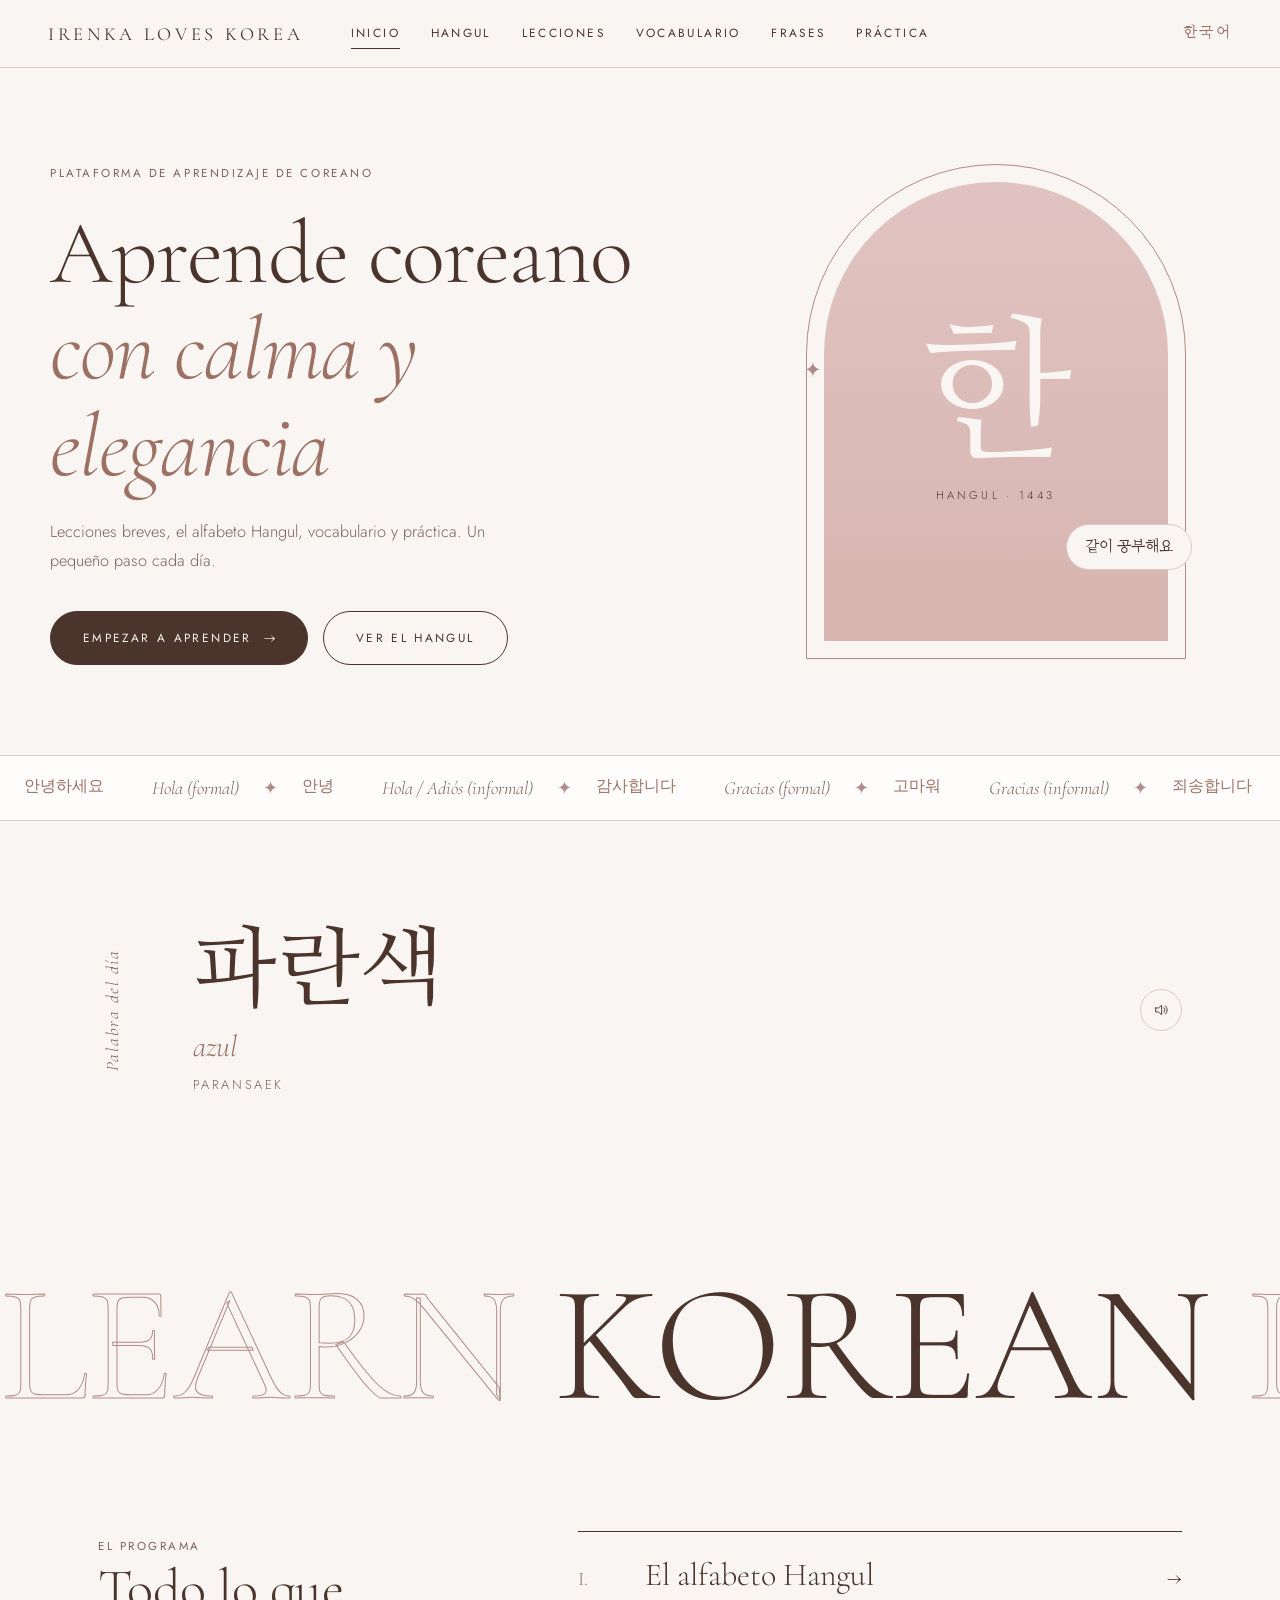
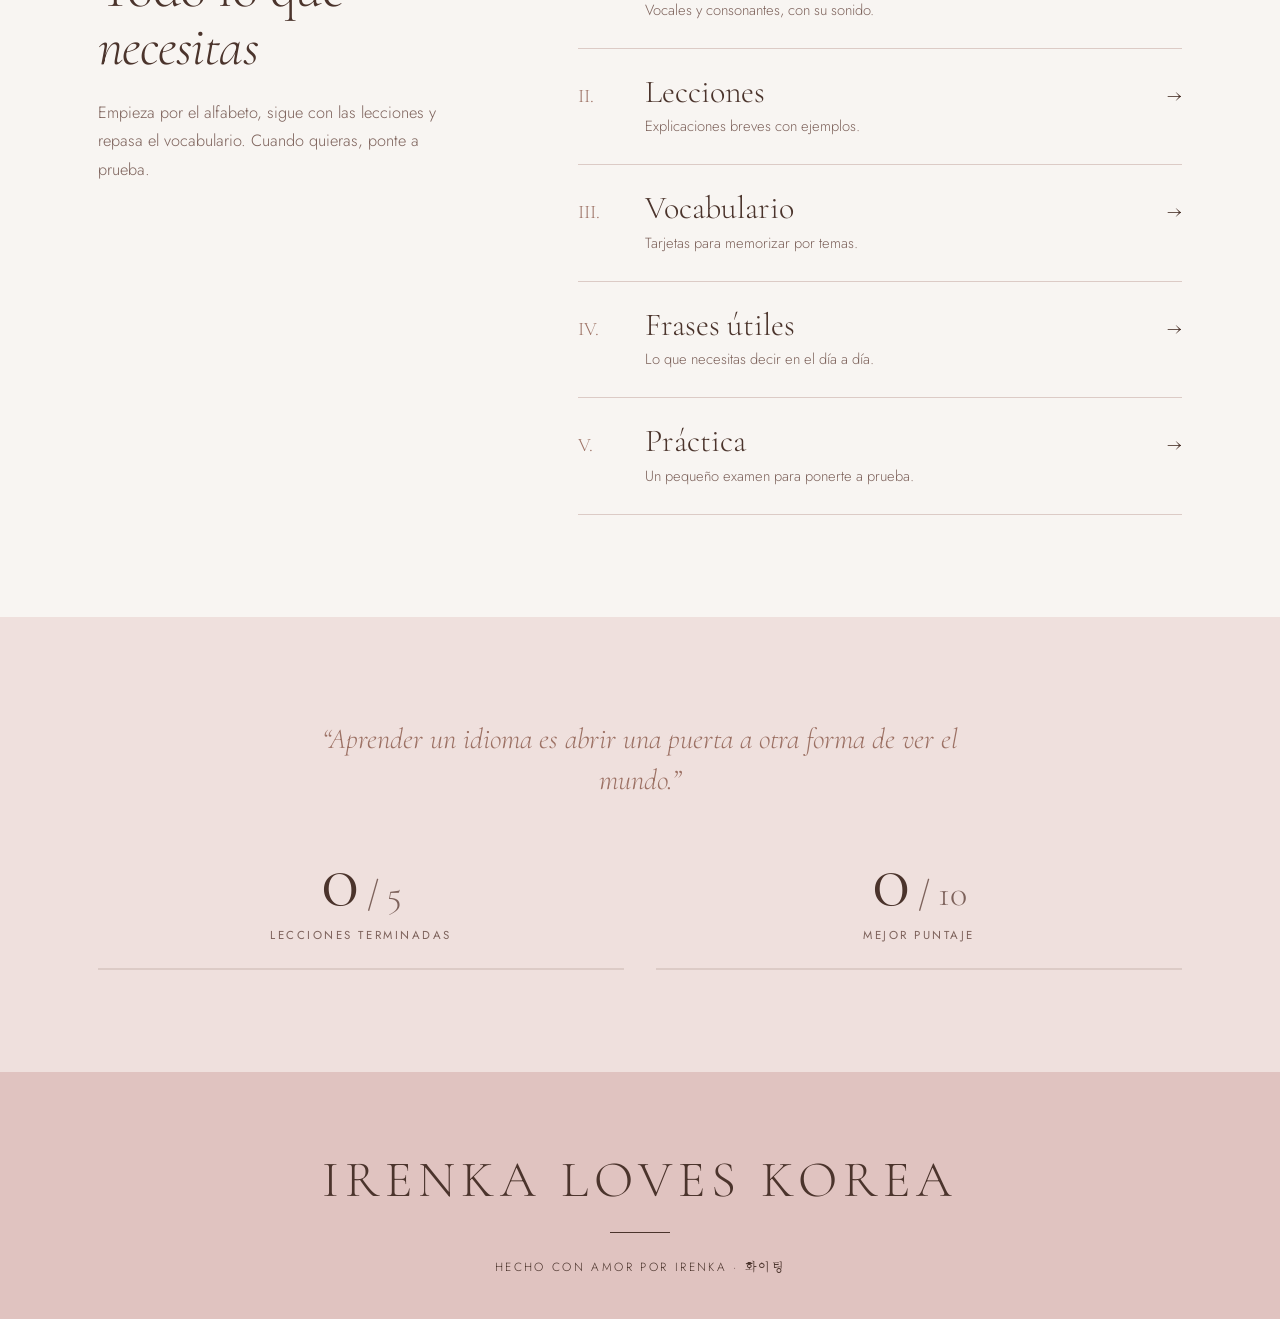
==== commit 2b6f7844: "Nueva sección: Frases útiles Frases por situación (restaurante, compras, viaje, conocer gente y K-dr" ====
--- a/index.html
+++ b/index.html
@@ -4,7 +4,7 @@
   <meta charset="utf-8" />
   <meta name="viewport" content="width=device-width, initial-scale=1" />
   <title>Irenka Loves Korea · Aprende coreano</title>
-  <meta name="description" content="Plataforma de aprendizaje de coreano: Hangul, lecciones, vocabulario y práctica." />
+  <meta name="description" content="Plataforma de aprendizaje de coreano: Hangul, lecciones, vocabulario, frases útiles y práctica." />
   <meta name="theme-color" content="#F8F5F2" />
   <link rel="icon" href="favicon.svg" type="image/svg+xml" />
   <link rel="preconnect" href="https://fonts.googleapis.com" />
@@ -23,6 +23,7 @@
       <a href="#/hangul" data-ruta="hangul">Hangul</a>
       <a href="#/lecciones" data-ruta="lecciones">Lecciones</a>
       <a href="#/vocabulario" data-ruta="vocabulario">Vocabulario</a>
+      <a href="#/frases" data-ruta="frases">Frases</a>
       <a href="#/practica" data-ruta="practica">Práctica</a>
     </nav>
     <span class="cabecera-ko" lang="ko">한국어</span>
--- a/css/estilos.css
+++ b/css/estilos.css
@@ -317,6 +317,21 @@
 .flash-atras .es { font-family: var(--serif); font-style: italic; font-size: 1.55rem; line-height: 1.25; text-align: center; }
 .flash-atras .rom { font-size: .72rem; letter-spacing: .2em; text-transform: uppercase; }
 
+/* ---------- Frases útiles ---------- */
+.frases { max-width: 820px; }
+.buscador { max-width: 460px; margin: 0 auto clamp(2rem, 5vw, 3rem); }
+.buscador label { display: block; margin-bottom: .4rem; }
+.buscador input {
+  width: 100%; padding: .85rem 0; font: inherit; font-family: var(--serif); font-size: 1.25rem; color: var(--tinta);
+  background: transparent; border: none; border-bottom: 1px solid var(--tinta); border-radius: 0;
+}
+.buscador input::placeholder { color: var(--tinta-suave); font-style: italic; }
+.buscador input:focus { outline: none; border-bottom-color: var(--rosa-oscuro); }
+.frase { border-left: 3px solid var(--tono, var(--rosa-polvo)); padding-left: 1.2rem; padding-right: .5rem; }
+.frase .etiqueta { font-size: .64rem; color: var(--rosa-oscuro); }
+.frase-nota { margin: .5rem 0 0; font-size: .92rem; color: var(--tinta-suave); }
+.lista-frases .vacio { padding: 3rem 1rem; font-family: var(--serif); font-style: italic; font-size: 1.3rem; color: var(--tinta-suave); }
+
 /* ---------- Práctica ---------- */
 .quiz { max-width: 700px; margin: 0 auto; text-align: center; }
 .panel { background: var(--blanco); border: 1px solid var(--linea); padding: clamp(1.75rem, 5vw, 3.5rem); }
